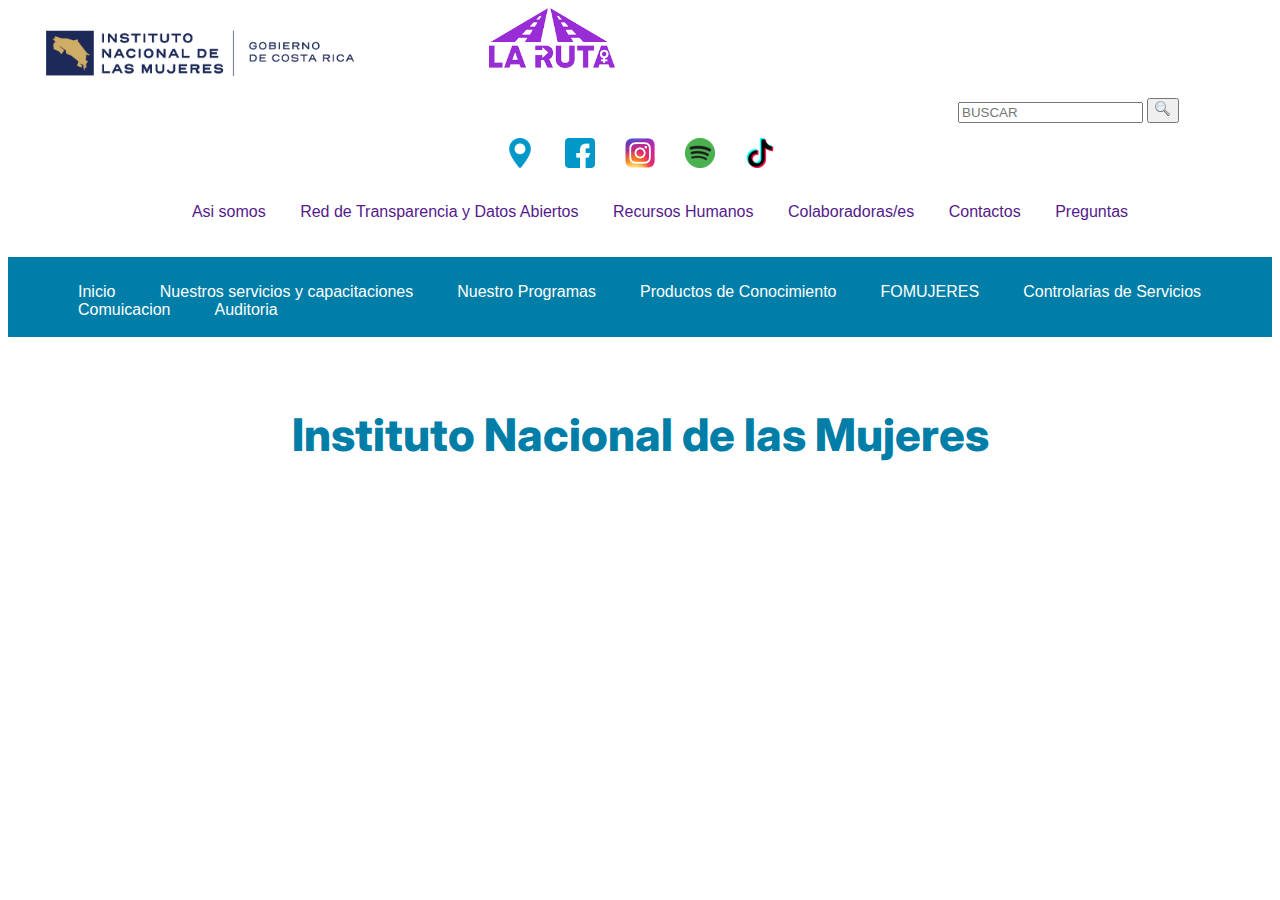
==== index.html @ b3234cbe "Proyecto HTML" ====
<!DOCTYPE html>
<html lang="en">
<head>
    <meta charset="UTF-8">
    <meta name="viewport" content="width=device-width, initial-scale=1.0">
    <title>Document</title>
    <link rel="stylesheet" href="css/styles.css">
</head>
<body>
    
    <div class="content">
    <img src="img/Logo-inamu-nueva-imagen-corporativa-2023.png" alt="" class="img1">
    <img src="img/Ruta-logo.png" alt="" class="img2">
    </div>

    
    
    
   
    <main>
    <div class="contenedor2">
       <form action="/action_page.php">
        <input type="text" placeholder="BUSCAR">
        <button > <img src="img/search.png" alt=""> </button>
        </form>
    </div>
    
    <div class="contenedor3">
       <a  class="iconos" href=""> <img src="img/article.png" alt=""> </a>
       <a  class="iconos" href=""> <img src="img/article (1).png" alt=""> </a>
       <a  class="iconos" href=""> <img src="img/article (2).png" alt=""> </a>
       <a  class="iconos" href=""> <img src="img/article (4).png" alt=""></a>
       <a  class="iconos" href=""> <img src="img/article (5).png" alt=""> </a>

    </div>
    
    <div class="coontenedor4">
        <ul>
        <a class="iconos2" href=""> Asi somos </a>      
        <a class="iconos2" href="">Red de Transparencia y Datos Abiertos </a>
        <a class="iconos2" href="">Recursos Humanos  </a>
        <a class="iconos2" href=""> Colaboradoras/es </a>
        <a class="iconos2" href=""> Contactos </a>                   
        <a class="iconos2" href="">Preguntas </a>
     </div>

    <div class="contenedor4">
        <ul>
            <a class="iconos3" href=""> Inicio </a>      
            <a class="iconos3" href="">Nuestros servicios y capacitaciones</a>
            <a class="iconos3" href="">Nuestro Programas</a>
            <a class="iconos3" href="">Productos de Conocimiento</a>
            <a class="iconos3" href="">FOMUJERES</a>                   
            <a class="iconos3" href="">Controlarias de Servicios</a>
            <a class="iconos3" href="">Comuicacion</a>
            <a class="iconos3" href="">Auditoria</a>
         </div>

         <div class="contenedor5">
            <h1 class="icono4">Instituto Nacional de las Mujeres</h1>

         </div>



</body>
</html>
---- css/styles.css ----
@import url('https://fonts.googleapis.com/css2?family=Inter:wght@100..900&display=swap');

.content{
    display: flex;
    padding-right: 20%;     
}
.img1{
    height: 90px;
    
    
}
.img2{
margin-left: 100px;
height: 60px;
}

.contenedor2{
    display: flex;
    padding-left: 950px;
    
    
    
}
.contenedor3{
    display: flex;
    justify-content: center;
}

.iconos{
    margin: 15px;
}
.coontenedor4{
    display: flex;
    justify-content: space-around;

}

.iconos2{
    margin: 15px;
    font-family: Arial, Helvetica, sans-serif;
    

}
.contenedor4{
    height: 60px;
    background-color: #007EA8;
    padding: 10px;
    margin: 20px 0px 0px;
    
}
.iconos3{
    font-family: Arial, Helvetica, sans-serif;
    color: #FFFF;
     padding: 0 20px;
    font: 16px;
    
    
}

a{
    text-decoration: none;
}
.contenedor5{
    margin-top: 70px;      
}

.icono4{
    color: #007EA8;
    text-align: center;
    font-size: 45px;
    font-family: "Inter", sans-serif;
    border-color: #007EA8;
    font-weight: 800;
}
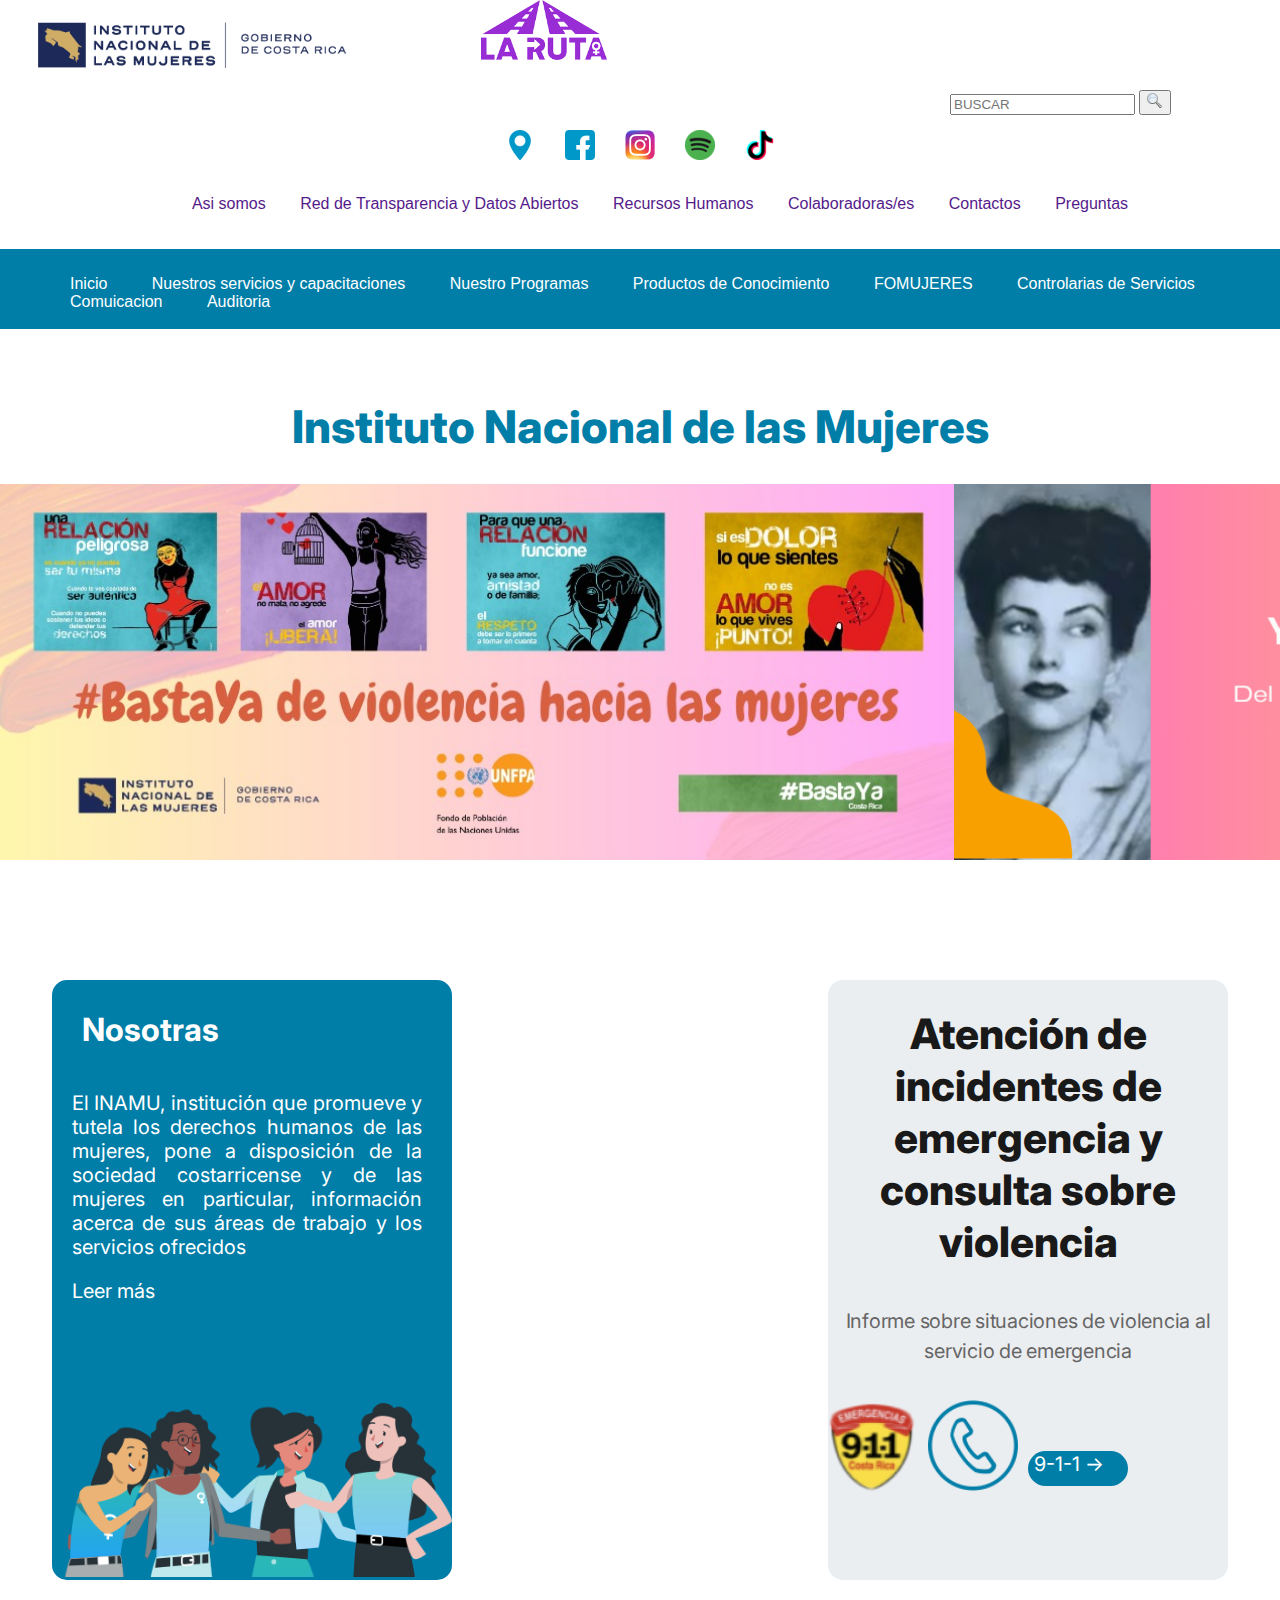
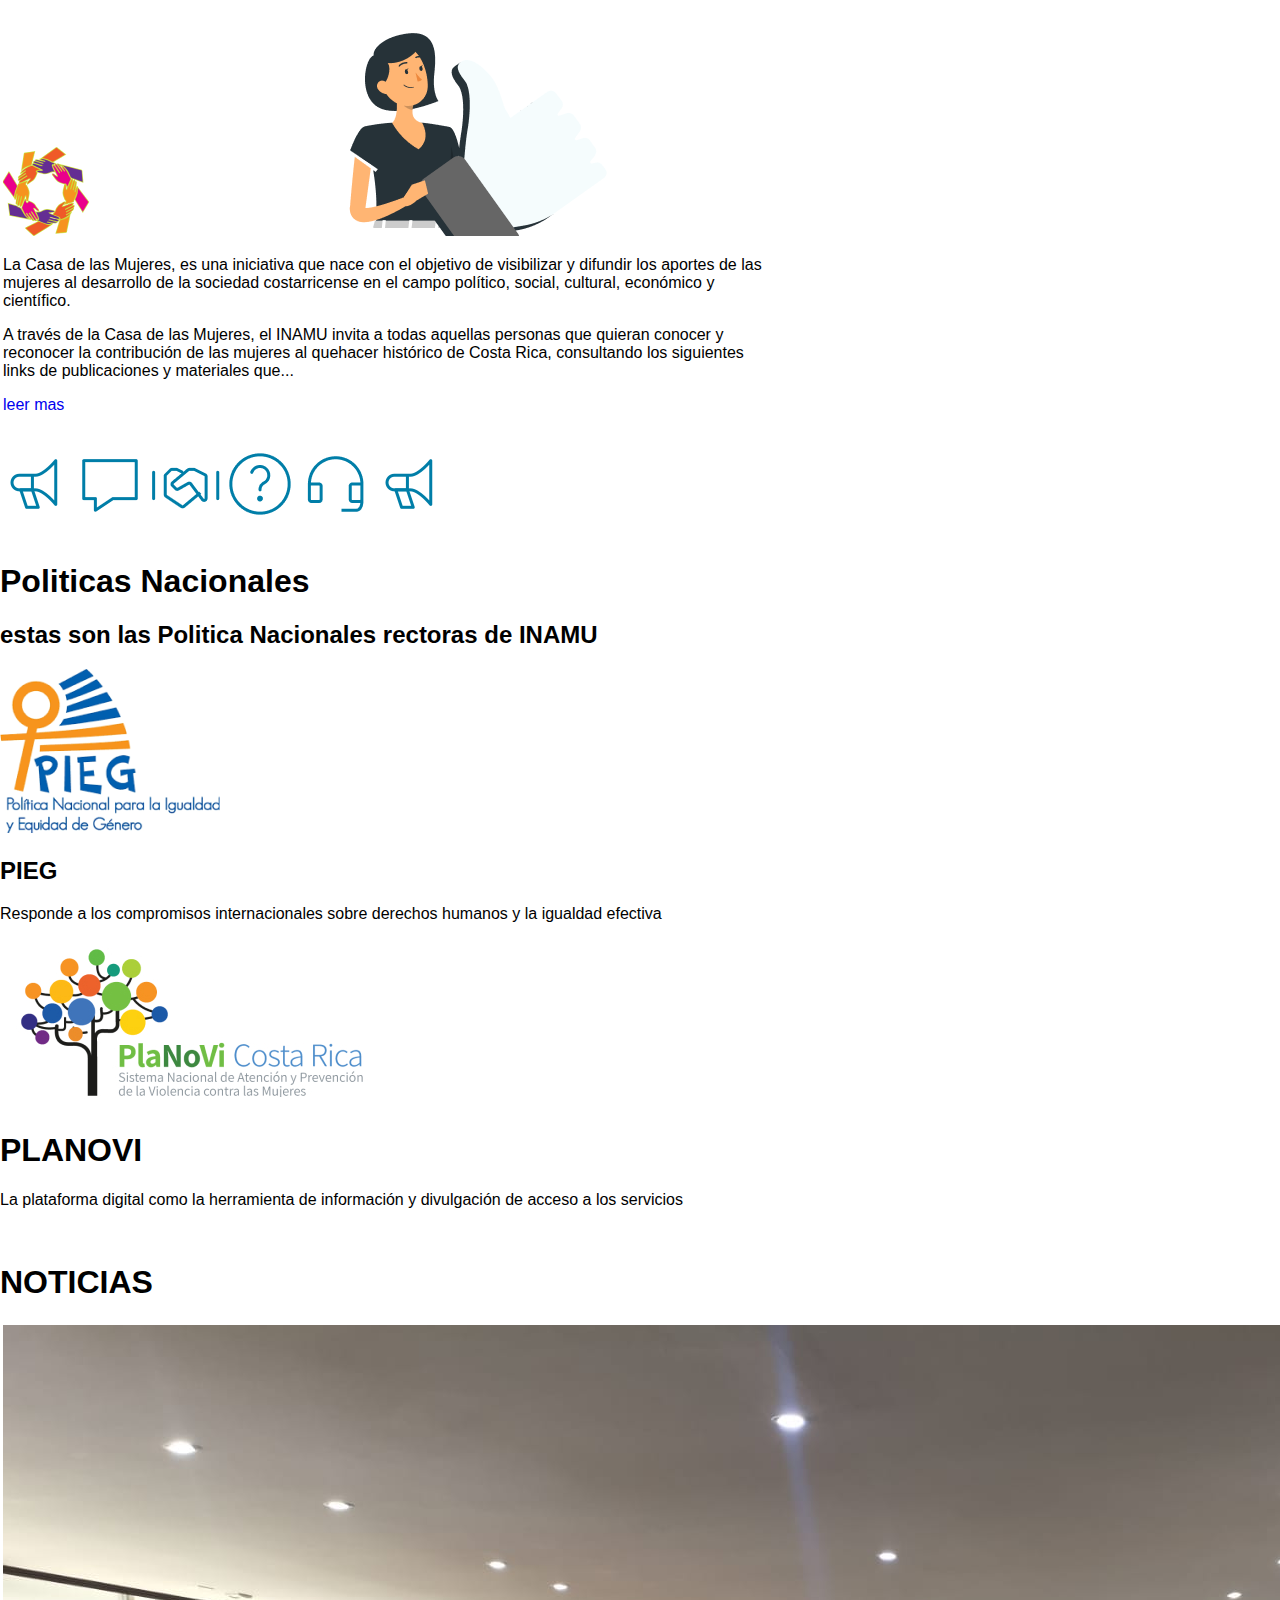
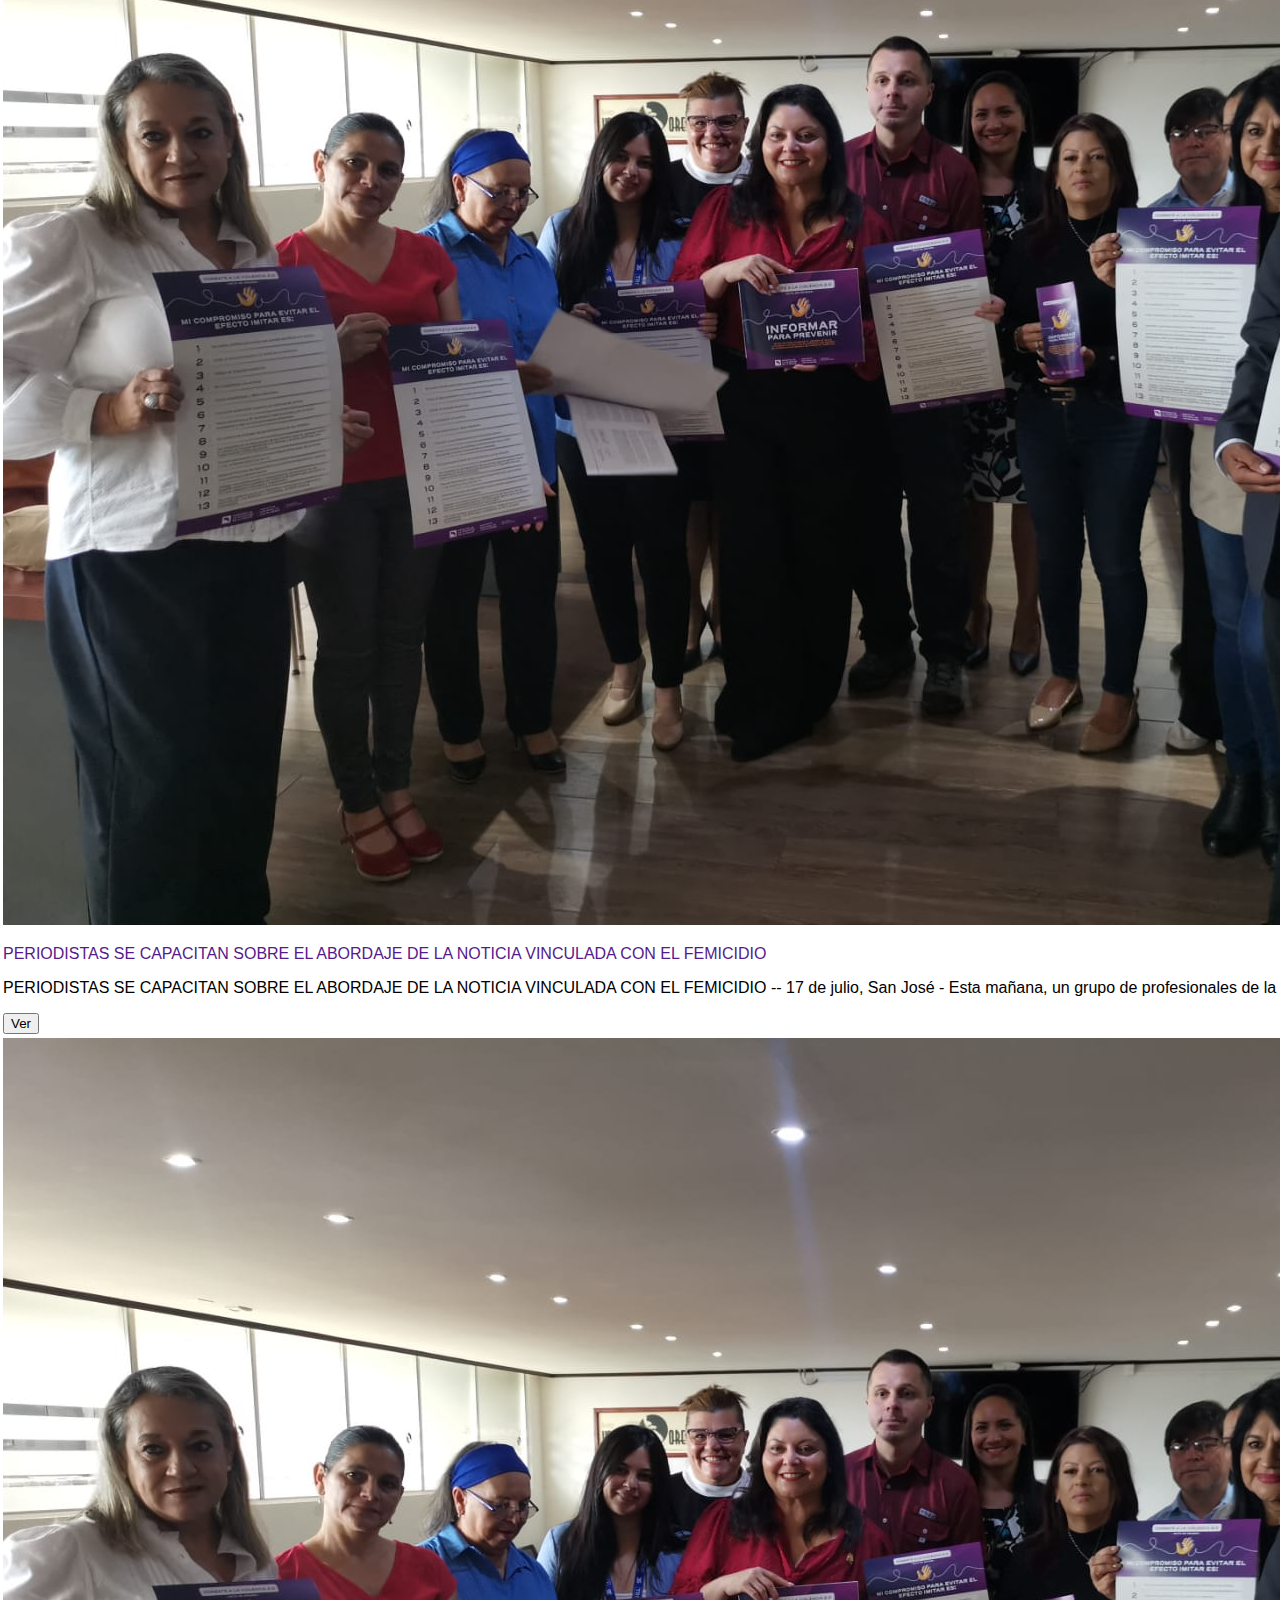
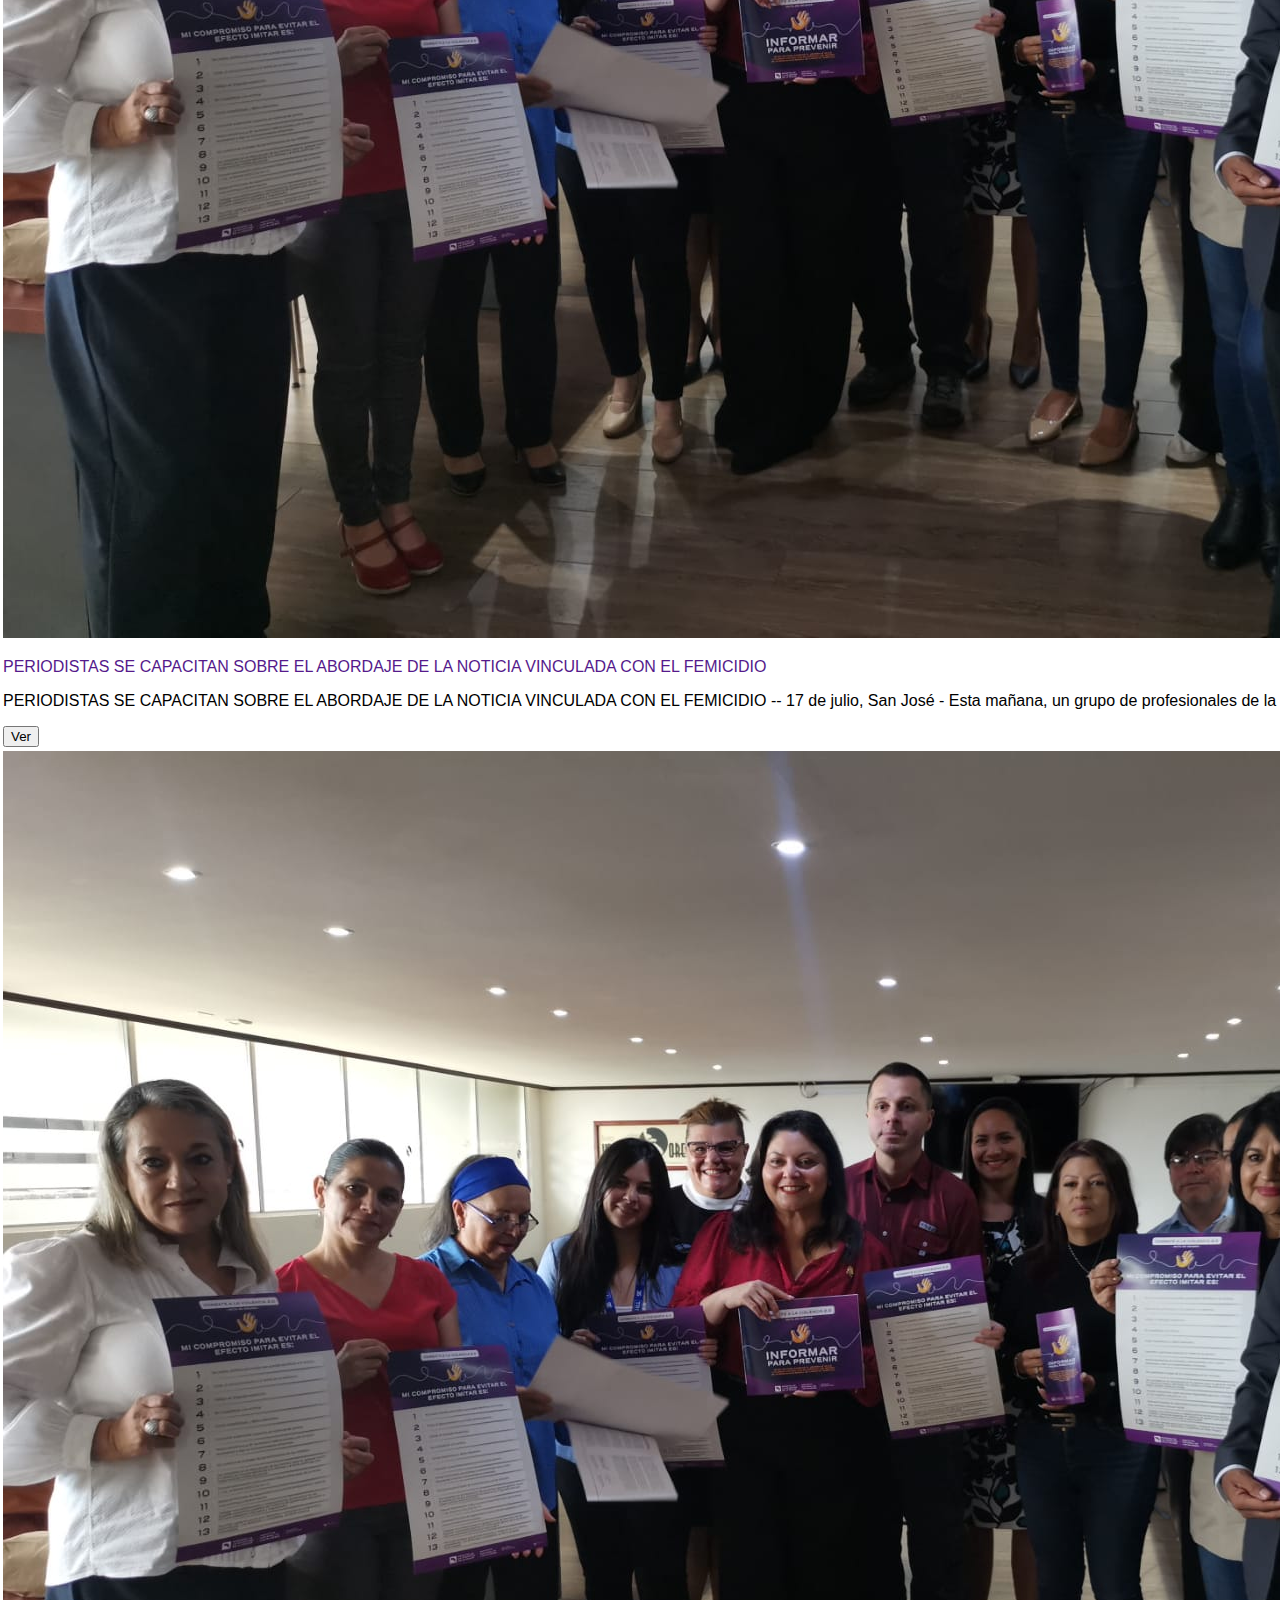
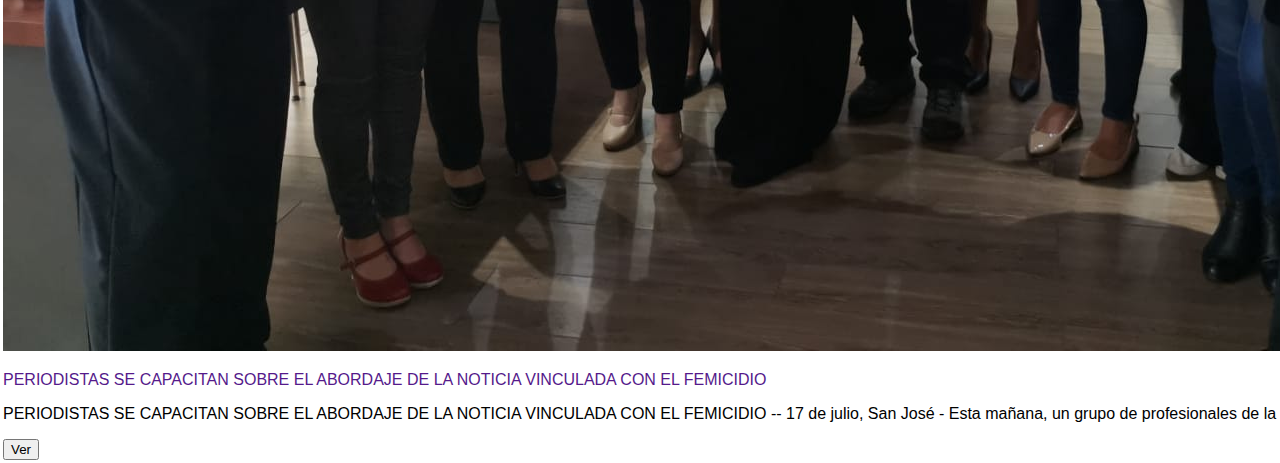
==== commit ba850b06: "avance" ====
--- a/index.html
+++ b/index.html
@@ -58,10 +58,129 @@
 
          <div class="contenedor5">
             <h1 class="icono4">Instituto Nacional de las Mujeres</h1>
+        </div>
+            
+        <div class="carousel">
+            <div class="carousel-slide">
+                <img src="img/article.jpg" alt="Imagen 1">
+                <img src="img/article ee.png" alt="Imagen 2">
+                <img src="img/article 3.png" alt="Imagen 3">
+                <img src="img/article 4.png" alt="Imagen 4">
+                <img src="img/5.png" alt="Imagen 5">
+                <img src="article 6.png" alt="Imagen 6">
+                <img src="img/article 7.jpg" alt="Imagen 7">
+            </div>
+        </div>
+        <br>
+        <div class="contenedor6" >
+            <table>
+                <!--Fila-->
+                <tr>
+                    <!--Columna 1-->
+                    <td class="columnaNosotras">
+                        <div class="columna1">
+                            <h1 class="titulo">Nosotras</h1>
+                            <p class="parrafo">El INAMU, institución que promueve y tutela los derechos humanos de las mujeres, pone a disposición de la sociedad costarricense y de las mujeres en particular, información acerca de sus áreas de trabajo y los servicios ofrecidos</p>
+                            <a href="" id="leermas">Leer más</a>
+                            <img id="imgNosotras" src="img/NosotrasIMG.png" alt="">
+                        </div>
+                    </td>
+                     <!--Columna 1-->
+                    <td class="columnaNosotras">
+                        <div class="columna2" >
+                        <h1 class="titulo2">Atención de incidentes de emergencia y consulta sobre violencia</h1>
+                        <p class="parrafo2" >Informe sobre situaciones de violencia al servicio de emergencia</p>
+                        <img id="image1" src="img/tabla2.png" alt="">
+                        <img id="image2" src="img/tell.png" alt="">
+                        <a href="">
+                            <button id="boton">9-1-1 → </button> 
+                        </a>
+                        
+                    </div>
+                    </td>
+                </tr>
+                <br> <br><br>
+                <tr>
+                    <td>
+                        <div class="casa_mujeres">
+                            <img src="img/logo_casaMujeres.png" alt="">
+                            <img src="img/casaMujeres2.png" alt="">
+                            <p>La Casa de las Mujeres, es una iniciativa que nace con el objetivo de visibilizar y difundir los aportes de las mujeres al desarrollo de la sociedad costarricense en el campo político, social, cultural, económico y científico.</p>
+                            <p>A través de la Casa de las Mujeres, el INAMU invita a todas aquellas personas que quieran conocer y reconocer la contribución de las mujeres al quehacer histórico de Costa Rica, consultando los siguientes links de publicaciones y materiales que...</p>
+                            <a href="leermas2">leer mas</a>
+                        </div>
+                    </td>
+                </tr>
+            </table>
+            <br>    
+        </div>
+        <div class="carousel2">
+            <div class="carousel-slide2">
+                <img src="img/corneta.png" alt="Imagen 1">
+                <img src="img/foro.png" alt="Imagen 2">
+                <img src="img/manos.png" alt="Imagen 3">
+                <img src="img/pregunta.png" alt="Imagen 4">
+                <img src="img/audifonos.png" alt="Imagen 5">
+                <img src="img/opine.png" alt="Imagen 6">
+                 </div>
+        </div>
+        <br>
+         <div class="contenedor7">
+            <h1>Politicas Nacionales</h1>
+            <h2>estas son las Politica Nacionales rectoras de INAMU</h2>
+            <div class="contenedor7inte"></div>
+            <img src="img/politica nacional de LA IGUA.png" alt="">
+            <h2>PIEG</h2>
+            <p>Responde a los compromisos internacionales sobre derechos humanos y la igualdad efectiva</p>
+            <div class="contenedor7inte2" >
+                <img src="img/planovi.jpg" alt="">
+                <h1>PLANOVI</h1>
+                <p> La plataforma digital como la herramienta de información y divulgación de acceso a los servicios </p>
+         </div>
+        </div>
+        <br>
 
-         </div>
+        <div class="contenedor8" >
+            <h1 class="noticias">NOTICIAS</h1>
+            <table>
+                <!--Fila-->
+                <tr>
+                    <!--Columna 1-->
+                    <td class="columnaNoticias">
+                        <div class="columnaNoticia">
+                     <img src="img/periodista.jpg" alt="">
+                     <a href=""><p>PERIODISTAS SE CAPACITAN SOBRE EL ABORDAJE DE LA NOTICIA VINCULADA CON EL FEMICIDIO</p></a>
+                     <p>PERIODISTAS SE CAPACITAN SOBRE EL ABORDAJE DE LA NOTICIA VINCULADA CON EL FEMICIDIO -- 17 de julio, San José - Esta mañana, un grupo de profesionales de la comunicación recibieron un...</p>
+                      <button>Ver</button>
+                    </div>
+                    </td>
+
+                    <tr>
+                        <!--Columna 1-->
+                        <td class="columnaNoticias">
+                            <div class="columnaNoticia">
+                         <img src="img/periodista.jpg" alt="">
+                         <a href=""><p>PERIODISTAS SE CAPACITAN SOBRE EL ABORDAJE DE LA NOTICIA VINCULADA CON EL FEMICIDIO</p></a>
+                         <p>PERIODISTAS SE CAPACITAN SOBRE EL ABORDAJE DE LA NOTICIA VINCULADA CON EL FEMICIDIO -- 17 de julio, San José - Esta mañana, un grupo de profesionales de la comunicación recibieron un...</p>
+                          <button>Ver</button>
+                        </div>
+                        </td>
+                        <tr>
+                            <!--Columna 1-->
+                            <td class="columnaNoticias">
+                                <div class="columnaNoticia">
+                             <img src="img/periodista.jpg" alt="">
+                             <a href=""><p>PERIODISTAS SE CAPACITAN SOBRE EL ABORDAJE DE LA NOTICIA VINCULADA CON EL FEMICIDIO</p></a>
+                             <p>PERIODISTAS SE CAPACITAN SOBRE EL ABORDAJE DE LA NOTICIA VINCULADA CON EL FEMICIDIO -- 17 de julio, San José - Esta mañana, un grupo de profesionales de la comunicación recibieron un...</p>
+                              <button>Ver</button>
+                            </div>
+                            </td>
 
 
+                    </table>  
+            
+        
+         </div> 
+</body>
 
-</body>
 </html>--- a/css/styles.css
+++ b/css/styles.css
@@ -72,4 +72,145 @@
     font-family: "Inter", sans-serif;
     border-color: #007EA8;
     font-weight: 800;
+}
+
+.carousel{
+    width: 100%;
+    overflow: hidden;
+    position: relative;
+    
+  }
+  
+  .carousel-slide{
+    display: flex;
+    transition: transform 0.5s ease;
+  }
+  
+  .carousel-slide img{
+    width: 100%;
+    height: auto;
+    object-fit: cover;
+    
+  }
+  
+  @keyframes carousel{
+    0% {
+      transform: translateX(0);
+    }
+    100% {
+      transform: translateX(calc(-100% * 2));
+    }
+    
+  }
+  .carousel-slide{
+    display: flex;
+    animation: carousel 10s infinite;
+}
+body{
+    font-family: Arial, Helvetica, sans-serif;
+    margin: 0px;
+    padding: 0px;
+}
+
+.contenedor6{
+ display: flex;
+ justify-content: center;
+ margin-top: 50px;
+}
+
+/*NOSOTRAS*/
+.columna1{
+    display: flex;
+    flex-direction: column;
+    height: 600px;
+    width: 400px;
+    background-color: #007EA8;
+    border-radius: 15px;    
+}
+
+.columna2{
+    display: flex;
+    flex-direction: column;
+    height: 600px;
+    width: 400px;
+    background-color: #ebeef1;
+    border-radius: 15px;
+}
+
+.titulo{
+    margin-top: 30px;
+    margin-left: 30px;
+    font-family: "Inter", sans-serif;
+    color: #FFFF;
+}
+.parrafo, #leermas{
+    text-align: justify;
+    margin-left: 20px;
+    margin-right: 30px;
+    font-family: "Inter", sans-serif;
+    color: #FFFF;
+    font-size: 20px;
+    
+}
+
+.columnaNosotras{
+    padding: 50px;
+}
+/*NOSOTRAS*/
+#imgNosotras{
+    margin-top: 100px;
+}
+.titulo2{
+    font-family: 'Inter';
+    font-style: normal;
+    font-weight: 800;
+    font-size: 42px;
+    line-height: 52px;
+    text-align: center;
+    color: #191919;
+}
+
+.parrafo2{
+    margin-top: 10px;
+    font-family: 'Inter';
+    font-style: normal;
+    font-weight: 400;
+    font-size: 20px;
+    line-height: 30px;
+    text-align: center;
+    letter-spacing: -0.25px;
+    color: #666;
+}
+#image1{
+ width: 90px;   
+}
+#image2{
+    
+    width: 90px;
+    margin-left: 100px;
+    margin-top: -110px;
+}
+#boton{
+    width: 25%;
+    height: 35px;
+    
+    margin-left: 50%;
+    margin-top: -10%;
+    font-size: 20px;
+    background-color: #007EA8;
+    border-style: none;
+    border-radius: 20px;
+    font-family: "Inter", sans-serif;
+    color: #FFFF;
+    display: flex;
+    
+}
+
+.casa_mujeres{
+    width: 100%;
+    height: 410px;
+    border-radius: 20px;
+}
+.contenedor7{
+background-image: url(/image/journal/article?img_id=2952793&t=1698789673874);
 }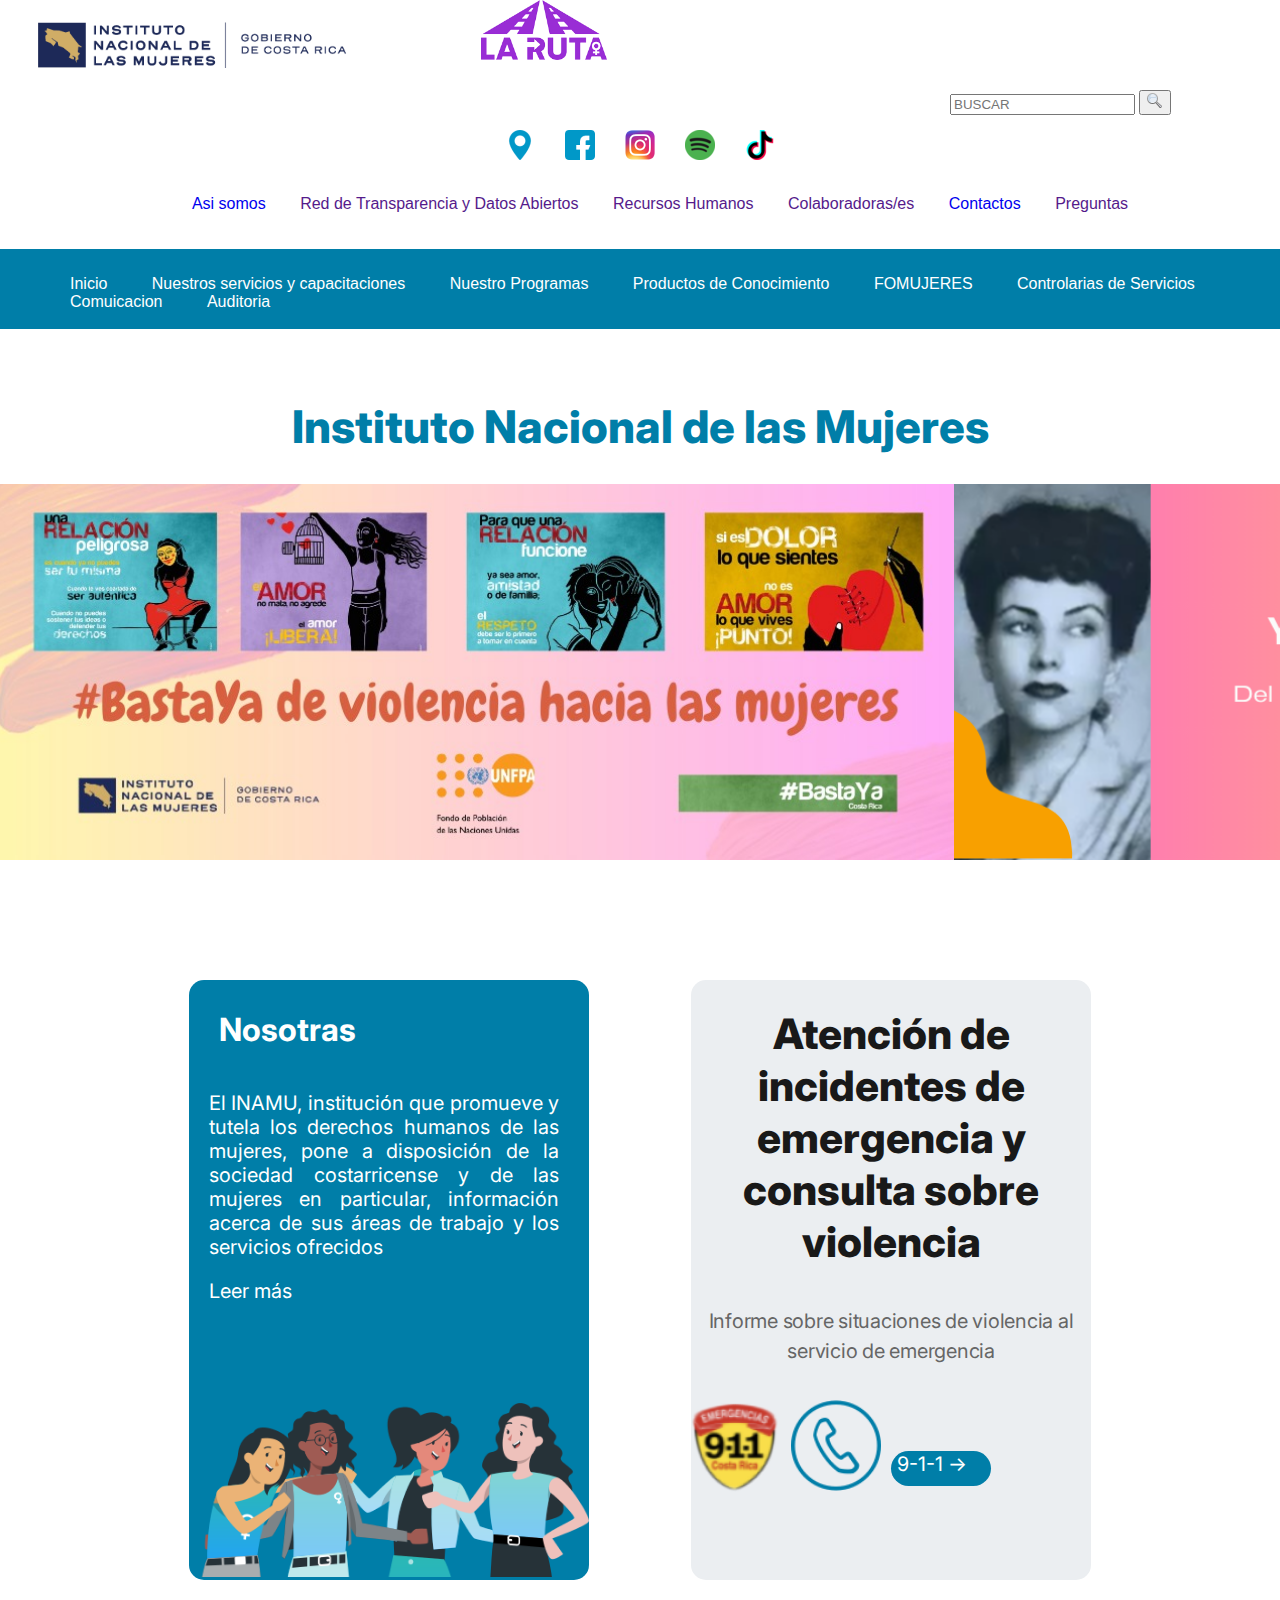
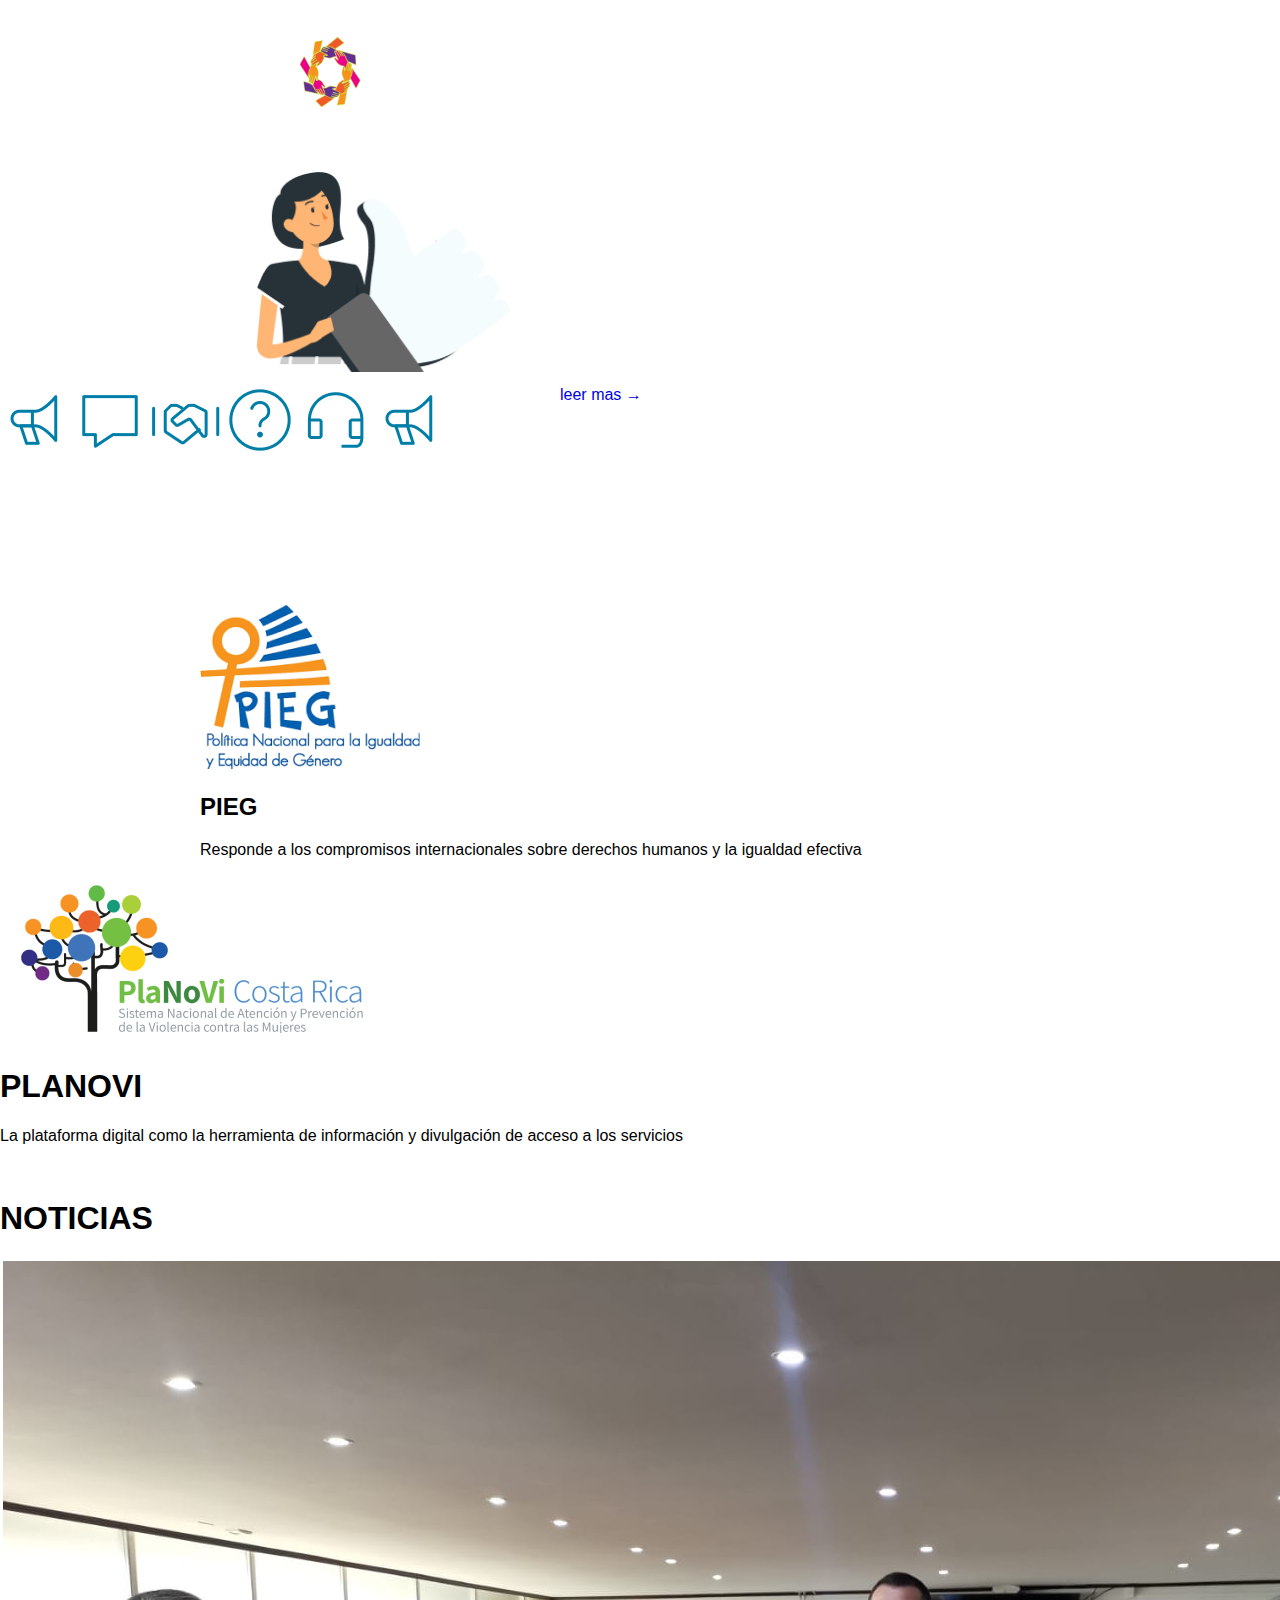
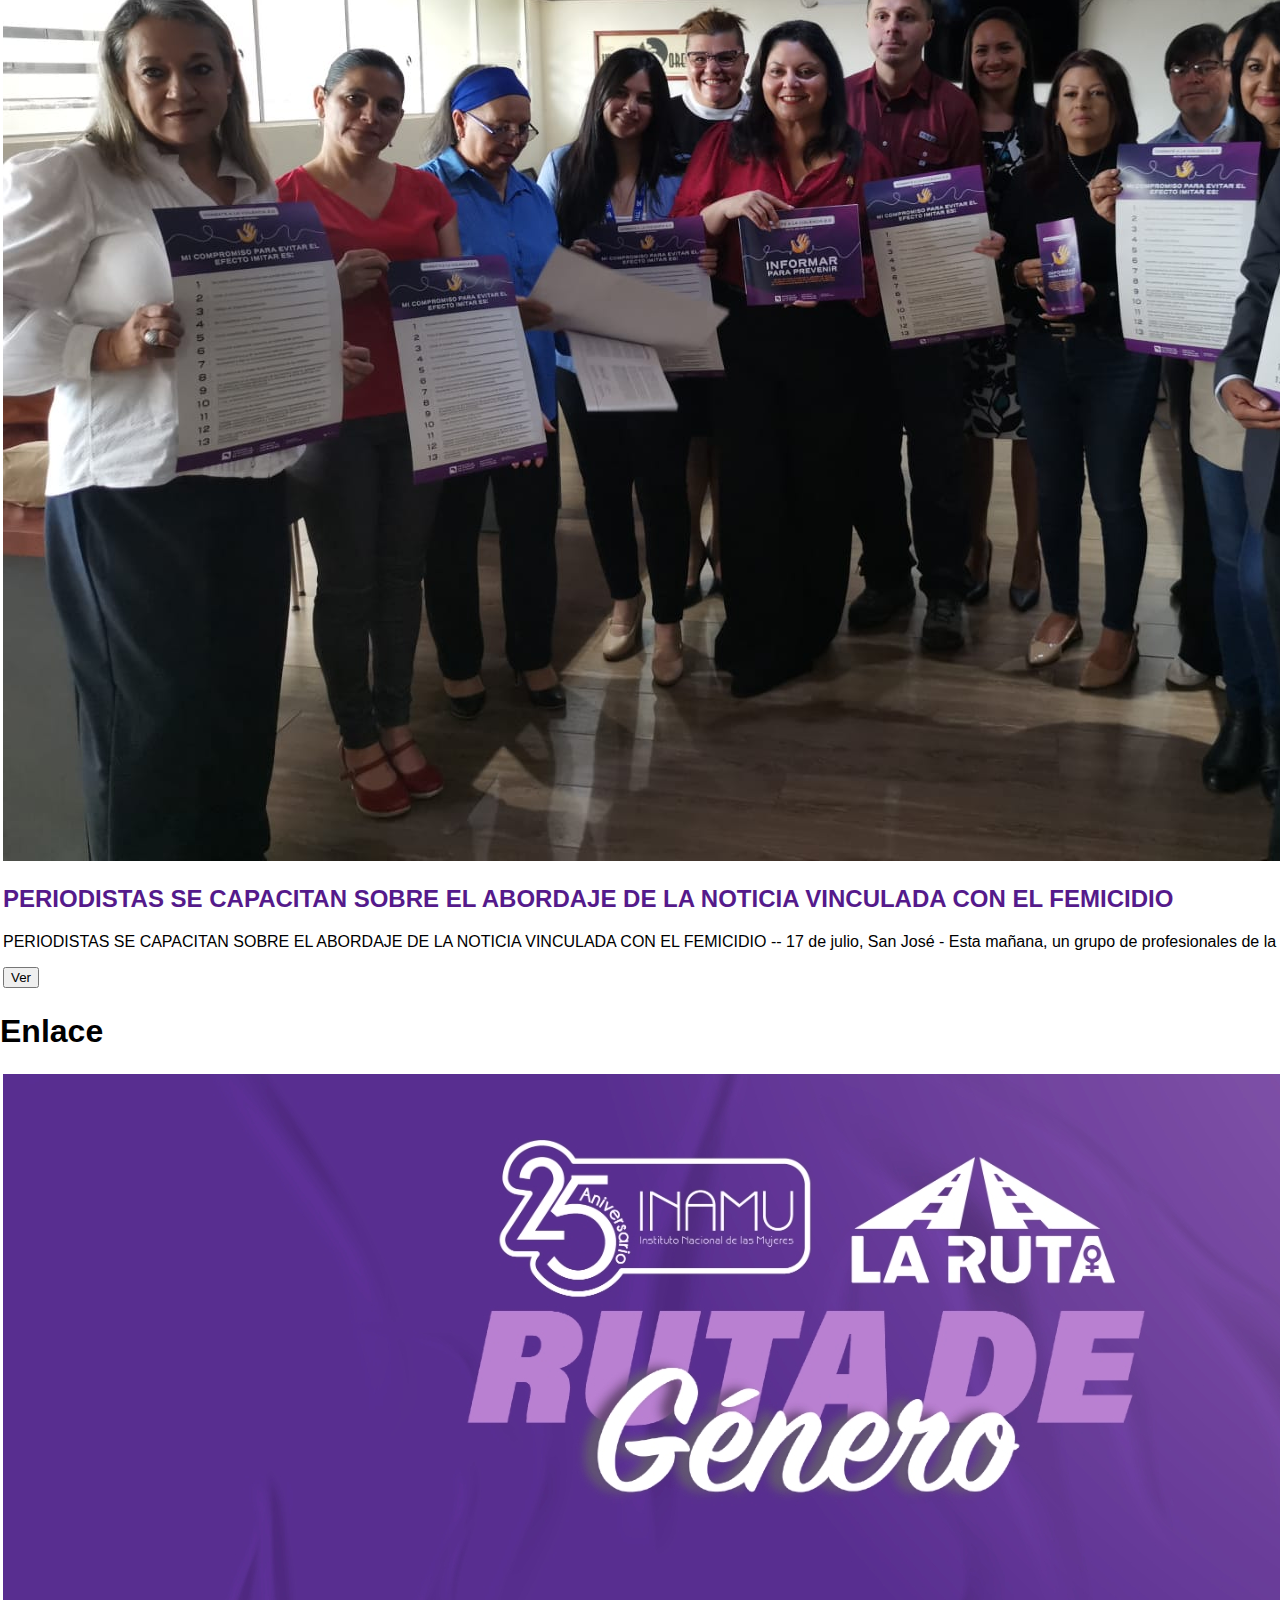
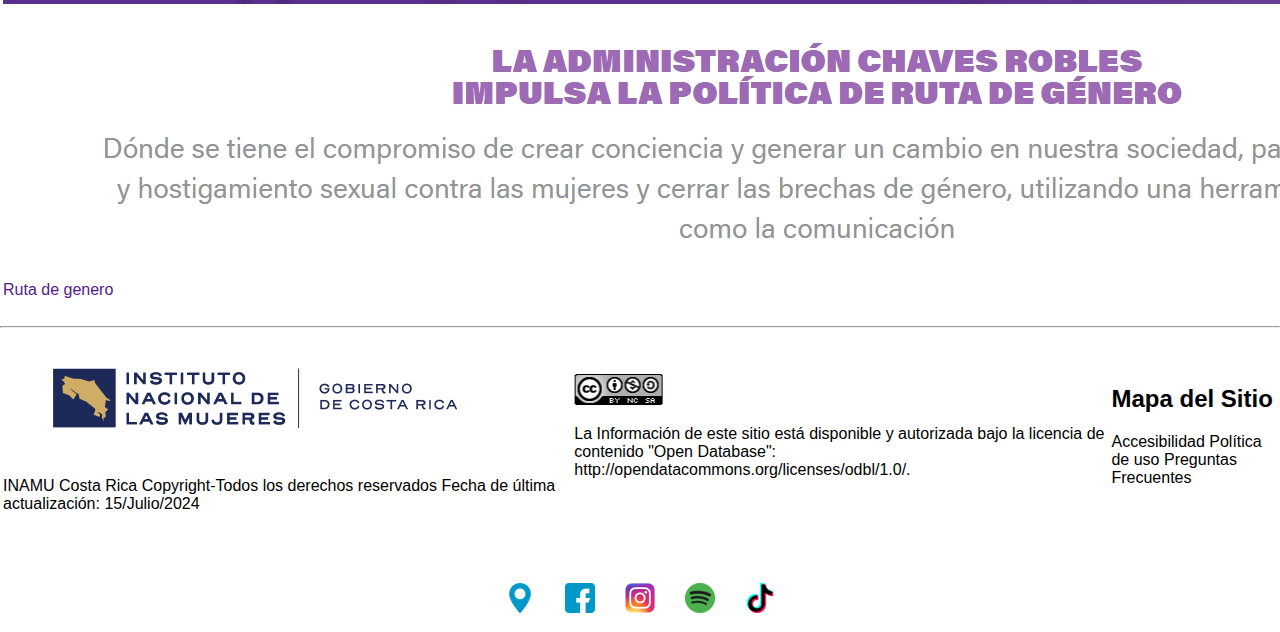
==== commit b953591a: "avance jueves" ====
--- a/index.html
+++ b/index.html
@@ -36,11 +36,11 @@
     
     <div class="coontenedor4">
         <ul>
-        <a class="iconos2" href=""> Asi somos </a>      
+        <a class="iconos2" href="acercaDe.html" target="_blank"> Asi somos </a>      
         <a class="iconos2" href="">Red de Transparencia y Datos Abiertos </a>
         <a class="iconos2" href="">Recursos Humanos  </a>
         <a class="iconos2" href=""> Colaboradoras/es </a>
-        <a class="iconos2" href=""> Contactos </a>                   
+        <a class="iconos2" href="contactos.html" target="_blank"> Contactos </a>                   
         <a class="iconos2" href="">Preguntas </a>
      </div>
 
@@ -99,21 +99,26 @@
                     </div>
                     </td>
                 </tr>
-                <br> <br><br>
-                <tr>
-                    <td>
+                </table>
+                </div>
+                
+                <div class="contenedor-casamujeres">
                         <div class="casa_mujeres">
-                            <img src="img/logo_casaMujeres.png" alt="">
-                            <img src="img/casaMujeres2.png" alt="">
-                            <p>La Casa de las Mujeres, es una iniciativa que nace con el objetivo de visibilizar y difundir los aportes de las mujeres al desarrollo de la sociedad costarricense en el campo político, social, cultural, económico y científico.</p>
-                            <p>A través de la Casa de las Mujeres, el INAMU invita a todas aquellas personas que quieran conocer y reconocer la contribución de las mujeres al quehacer histórico de Costa Rica, consultando los siguientes links de publicaciones y materiales que...</p>
-                            <a href="leermas2">leer mas</a>
-                        </div>
-                    </td>
-                </tr>
-            </table>
-            <br>    
-        </div>
+                            <img id="logocasamuj" src="img/logo_casaMujeres.png" alt="">
+                            <img id="mujerlik" src="img/casaMujeres2.png" alt="">
+                            <div class="textoMujeres">
+                                <p class="textocasamujeres">La Casa de las Mujeres, es una iniciativa que nace con el objetivo de visibilizar y difundir los aportes de las mujeres al desarrollo de la sociedad costarricense en el campo político, social, cultural, económico y científico.</p>
+                                <p class="textocasamujeres">A través de la Casa de las Mujeres, el INAMU invita a todas aquellas personas que quieran conocer y reconocer la contribución de las mujeres al quehacer histórico de Costa Rica, consultando los siguientes links de publicaciones y materiales que...</p>
+                                <a href="leermas2">leer mas → </a>   
+                            </div>
+                            
+                 </div>
+                 </div> 
+                    
+                
+            
+                
+        
         <div class="carousel2">
             <div class="carousel-slide2">
                 <img src="img/corneta.png" alt="Imagen 1">
@@ -126,12 +131,16 @@
         </div>
         <br>
          <div class="contenedor7">
-            <h1>Politicas Nacionales</h1>
-            <h2>estas son las Politica Nacionales rectoras de INAMU</h2>
-            <div class="contenedor7inte"></div>
-            <img src="img/politica nacional de LA IGUA.png" alt="">
+            <h1 class="titulosdecontenedor7">Politicas Nacionales</h1>
+            <h2 class="titulosdecontenedor7">estas son las Politica Nacionales rectoras de INAMU</h2>
+        
+        
+            <div class="contenedor7inte">
+              <img src="img/politica nacional de LA IGUA.png" alt="">
             <h2>PIEG</h2>
             <p>Responde a los compromisos internacionales sobre derechos humanos y la igualdad efectiva</p>
+            </div>
+        
             <div class="contenedor7inte2" >
                 <img src="img/planovi.jpg" alt="">
                 <h1>PLANOVI</h1>
@@ -146,41 +155,121 @@
                 <!--Fila-->
                 <tr>
                     <!--Columna 1-->
-                    <td class="columnaNoticias">
-                        <div class="columnaNoticia">
+                    <td class="columnaNoticias1">
+                        <div class="columnaperiodista">
                      <img src="img/periodista.jpg" alt="">
-                     <a href=""><p>PERIODISTAS SE CAPACITAN SOBRE EL ABORDAJE DE LA NOTICIA VINCULADA CON EL FEMICIDIO</p></a>
+                     <a href=""><h2>PERIODISTAS SE CAPACITAN SOBRE EL ABORDAJE DE LA NOTICIA VINCULADA CON EL FEMICIDIO</h2></a>
                      <p>PERIODISTAS SE CAPACITAN SOBRE EL ABORDAJE DE LA NOTICIA VINCULADA CON EL FEMICIDIO -- 17 de julio, San José - Esta mañana, un grupo de profesionales de la comunicación recibieron un...</p>
                       <button>Ver</button>
-                    </div>
-                    </td>
-
-                    <tr>
+                     </div>
+                     </td>
+
+                    
                         <!--Columna 1-->
-                        <td class="columnaNoticias">
-                            <div class="columnaNoticia">
-                         <img src="img/periodista.jpg" alt="">
-                         <a href=""><p>PERIODISTAS SE CAPACITAN SOBRE EL ABORDAJE DE LA NOTICIA VINCULADA CON EL FEMICIDIO</p></a>
-                         <p>PERIODISTAS SE CAPACITAN SOBRE EL ABORDAJE DE LA NOTICIA VINCULADA CON EL FEMICIDIO -- 17 de julio, San José - Esta mañana, un grupo de profesionales de la comunicación recibieron un...</p>
+                        <td class="columnaNoticias2">
+                            <div class="columnapoli">
+                         <img src="img/polici.jpg" alt="">
+                         <a href=""><h2>REGION BRUNCA SE UNE Y DICE BASTA YA DE VIOLENCIA CONTRA LAS MUJERES</h2></a>
+                         <p>REGION BRUNCA SE UNE Y DICE BASTA YA DE VIOLENCIA CONTRA LAS MUJERES -- San José, 15 de julio de 2024 . La ministra de la Condición de la Mujer, Cindy Quesada Hernández y la Presidenta...</p>
                           <button>Ver</button>
-                        </div>
-                        </td>
-                        <tr>
+                         </div>
+                         </td>
+                        
                             <!--Columna 1-->
-                            <td class="columnaNoticias">
-                                <div class="columnaNoticia">
-                             <img src="img/periodista.jpg" alt="">
-                             <a href=""><p>PERIODISTAS SE CAPACITAN SOBRE EL ABORDAJE DE LA NOTICIA VINCULADA CON EL FEMICIDIO</p></a>
-                             <p>PERIODISTAS SE CAPACITAN SOBRE EL ABORDAJE DE LA NOTICIA VINCULADA CON EL FEMICIDIO -- 17 de julio, San José - Esta mañana, un grupo de profesionales de la comunicación recibieron un...</p>
-                              <button>Ver</button>
-                            </div>
-                            </td>
-
-
-                    </table>  
+                          <td class="columnaNoticias3">
+                             <div class="columnareunion">
+                             <img src="img/reunion.png" alt="">
+                             <a href=""><h2>NUEVO ESTUDIO DE LA OCDE ANALIZA LAS BRECHAS DE GÉNERO EN EL TRABAJO NO REMUNERADO EN COSTA RICA</h2>
+                             <p>NUEVO ESTUDIO DE LA OCDE ANALIZA LAS BRECHAS DE GÉNERO EN EL TRABAJO NO REMUNERADO EN COSTA RICA -- San José, 12 de julio de 2024 . El estudio "Igualdad de Género en Costa Rica:...</p>
+                                <button>Ver</button>
+                             </div>
+                         </td>
+                </tr>
+            </table>  
+      </div>
+   <div class="contenedor9">
+    <h1 class="tituloenlace">Enlace</h1>
+    <table>
+        <!--Fila-->
+        <tr>
+            <!--Columna 1-->
+            <td class="columnaenlace1">
+                <div class="columnarutagenero1">
+             <img src="img/ruta de genero.jpg" alt="">
+             <a href=""><p>Ruta de genero</p></a>
+             </div>
+             </td>
+             
+             
+                <!--Columna 1-->
+                <td class="columnaenlace2">
+                    <div class="columnasoyempredera">
+                 <img src="img/soy emprededora.jpg" alt="">
+                 <a href=""><p>¡Soy emprededora!</p></a>
+                 </div>
+                 </td>
+                 
+                    <!--Columna 1-->
+                    <td class="columnaenlace3">
+                        <div class="columnaherramienta">
+                     <img src="img/caja de herramienta.jpg" alt="">
+                     <a href=""><p>Caja de herramientas</p></a>
+                     </div>
+                     </td>
+             </tr>  
+     </table>                  
+   </div>  
+ <hr>   
+</body>
+<footer>
+<div class="contenedor10"></div>
+<table>
+    <!--Fila-->
+    <tr>
+        <!--Columna 1-->
+        <td class="columnafooter1">
+            <div class="columnalogoinamu">
+         <img src="img/Logo-inamu-nueva-imagen-corporativa-2023.png" alt="">
+         <p>INAMU Costa Rica Copyright-Todos los derechos reservados
+
+            Fecha de última actualización: 15/Julio/2024</p>
+         </div>
+         </td>
+         
+            <!--Fila-->
             
-        
-         </div> 
-</body>
-
+                <!--Columna 1-->
+                <td class="columnaefooter2">
+                    <div class="columnacentro">
+                 <img src="img/centro footer.jpg" alt="">
+                 <p>La Información de este sitio está disponible y autorizada bajo la licencia de contenido "Open Database": http://opendatacommons.org/licenses/odbl/1.0/.</p>
+                 </div>
+                 </td>
+                 
+                    <!--Fila-->
+                    
+                        <!--Columna 1-->
+                        <td class="columnafooter3">
+                            <div class="columnasitio">
+                         <h2>Mapa del Sitio</h2> 
+                         <p>Accesibilidad
+
+                            Política de uso
+                            
+                            Preguntas Frecuentes</p>
+                         </div>
+                         </td>
+         </tr>
+    </table>
+    <br>
+    <br>
+    <div class="contenedor3">
+        <a  class="iconos" href=""> <img src="img/article.png" alt=""> </a>
+        <a  class="iconos" href=""> <img src="img/article (1).png" alt=""> </a>
+        <a  class="iconos" href=""> <img src="img/article (2).png" alt=""> </a>
+        <a  class="iconos" href=""> <img src="img/article (4).png" alt=""></a>
+        <a  class="iconos" href=""> <img src="img/article (5).png" alt=""> </a>
+ 
+     </div>
+</footer>
 </html>--- a/css/styles.css
+++ b/css/styles.css
@@ -125,7 +125,8 @@
     height: 600px;
     width: 400px;
     background-color: #007EA8;
-    border-radius: 15px;    
+    border-radius: 15px;
+    margin-left: 200px;    
 }
 
 .columna2{
@@ -135,6 +136,7 @@
     width: 400px;
     background-color: #ebeef1;
     border-radius: 15px;
+    margin-right: 200px;
 }
 
 .titulo{
@@ -205,12 +207,64 @@
     display: flex;
     
 }
-
 .casa_mujeres{
-    width: 100%;
-    height: 410px;
+    display: flex;
+    background-image: url(https://www.inamu.go.cr/image/journal/article?img_id=2623351&t=1647510016780);
+    margin-left: 200px;
+    margin-right: 200px;
+    height: 350px;
     border-radius: 20px;
-}
+    
+}
+#logocasamuj{
+    display: flex;
+    margin-top: 5px;
+    height: 70px;
+    width: 200px;
+    margin-left: 100px;
+    
+}
+#mujerlik{
+    position: absolute;
+    margin-top: 140px;
+    height: 200px;
+    margin-right: 500px;
+    
+}
+.textoMujeres{
+    display: flex;
+    flex-direction: column;
+    height: 150px;
+    width: 50%; 
+    padding: 10px;
+    margin-left: 50px;
+    
+}
+.textocasamujeres{
+font-size: 20px;  
+color: #FFFF;
+font-family: "Inter", sans-serif; 
+}
+
 .contenedor7{
-background-image: url(/image/journal/article?img_id=2952793&t=1698789673874);
-}+    background-image: url(https://www.inamu.go.cr/image/journal/article?img_id=2623351&t=1647510016780);
+}
+
+.titulosdecontenedor7{
+    color: #FFFF;
+    margin-left: 100px;
+    text-align: center;
+}
+
+.contenedor7inte{
+    background-color: #FFFF;
+    margin-left: 200px;
+    margin-right: 200px;
+    border-radius: 20px;
+}
+
+
+
+
+
+
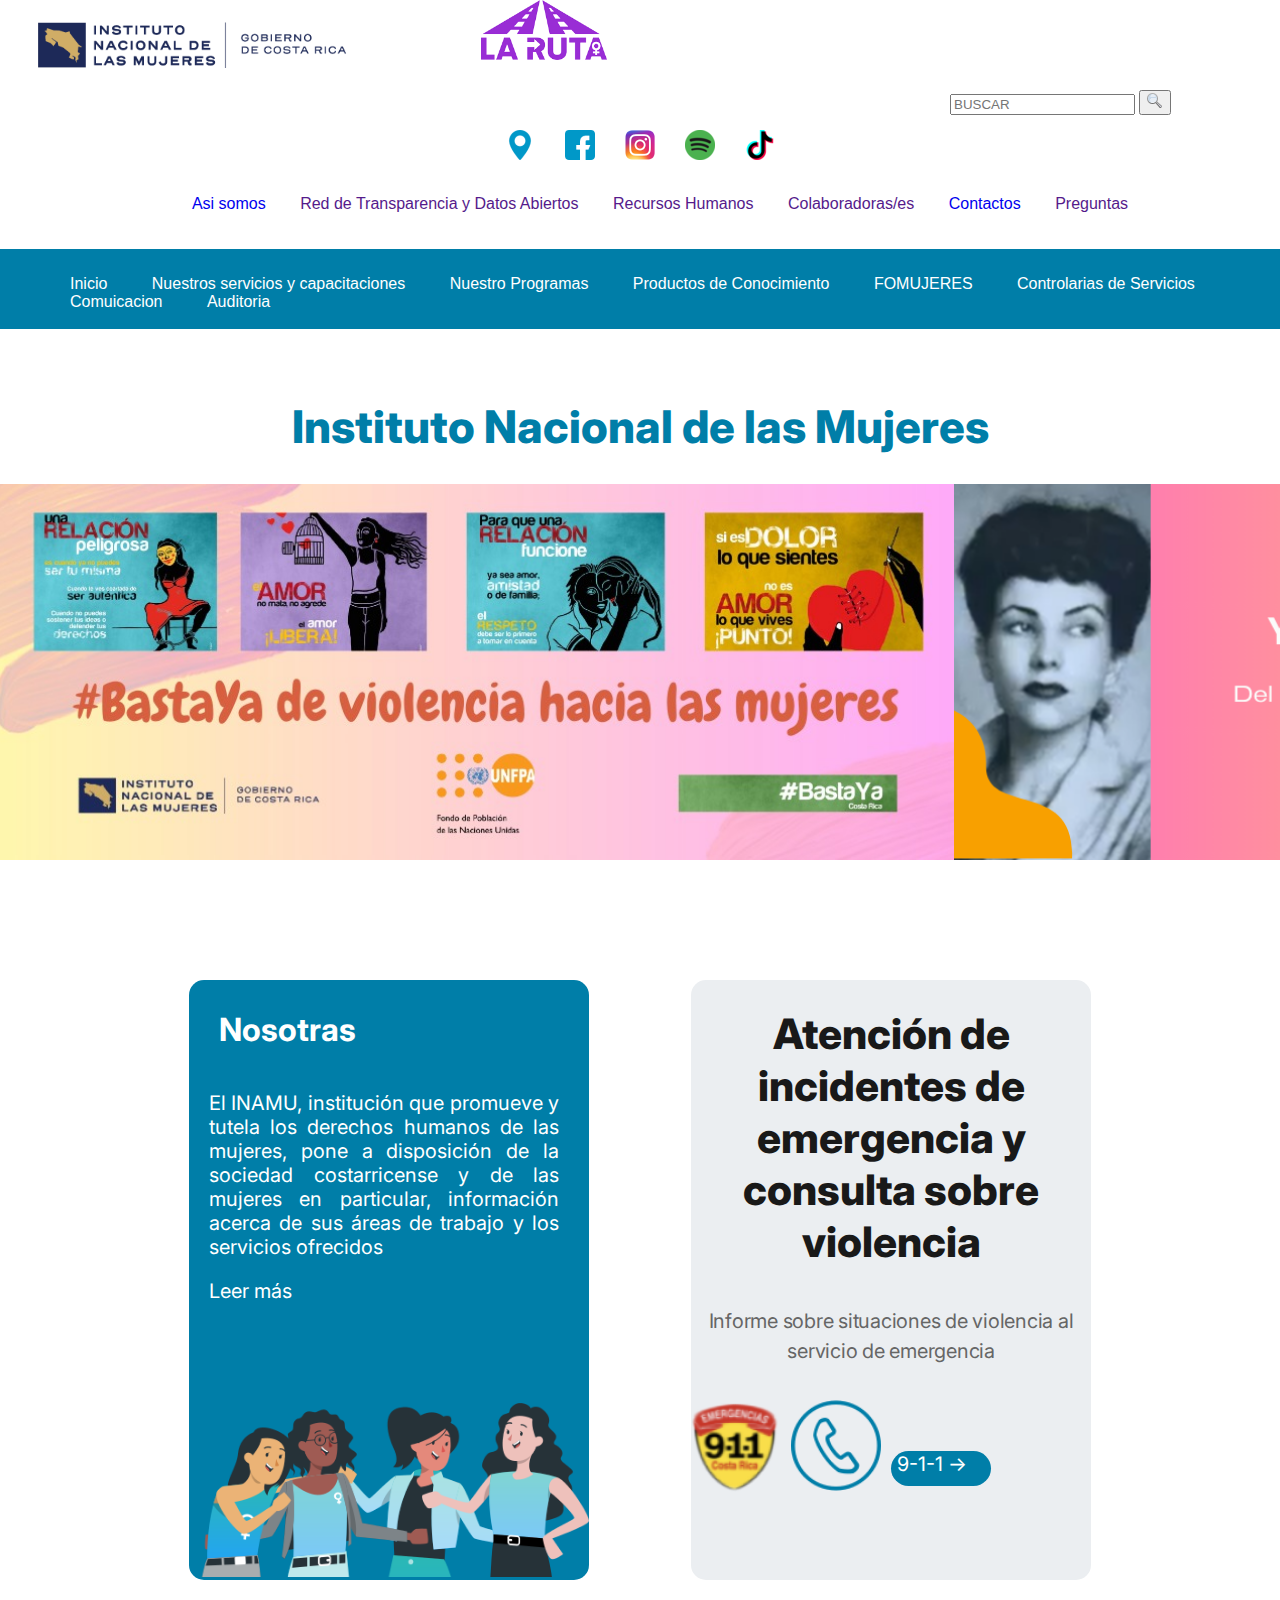
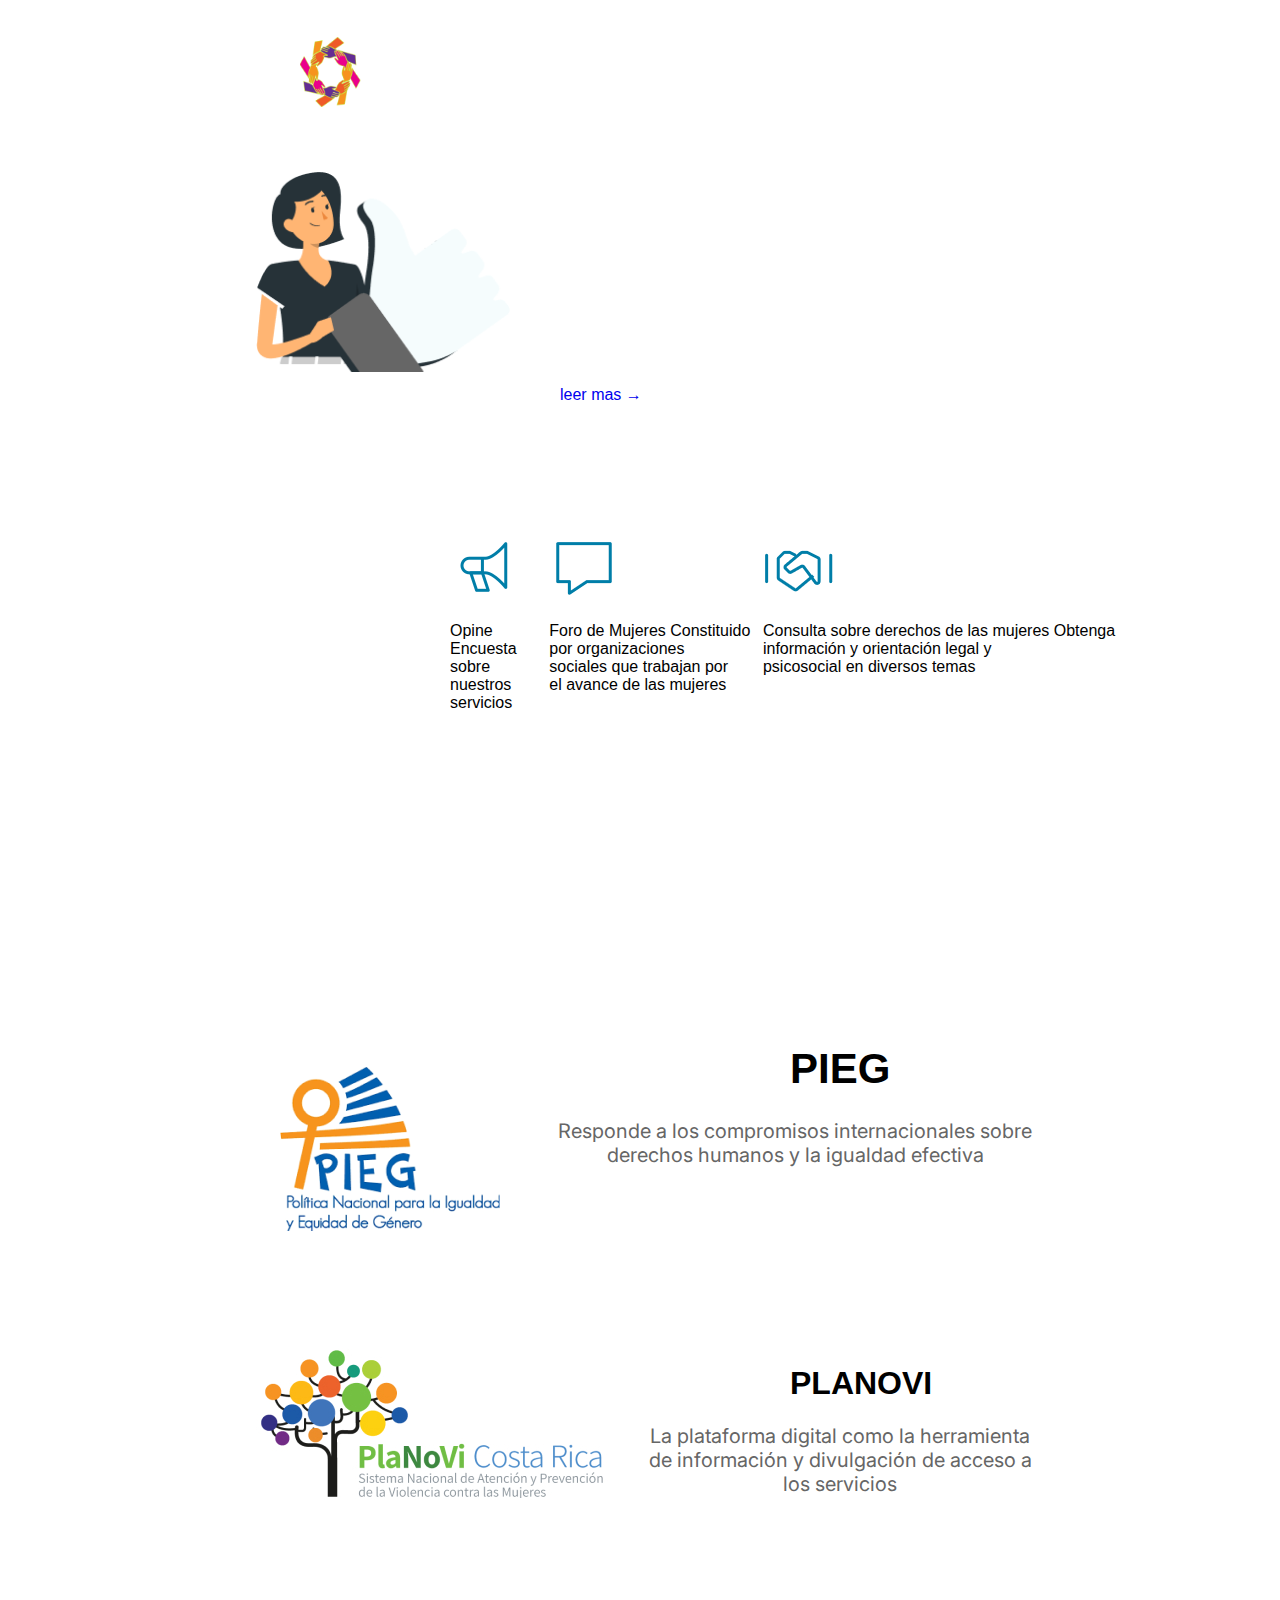
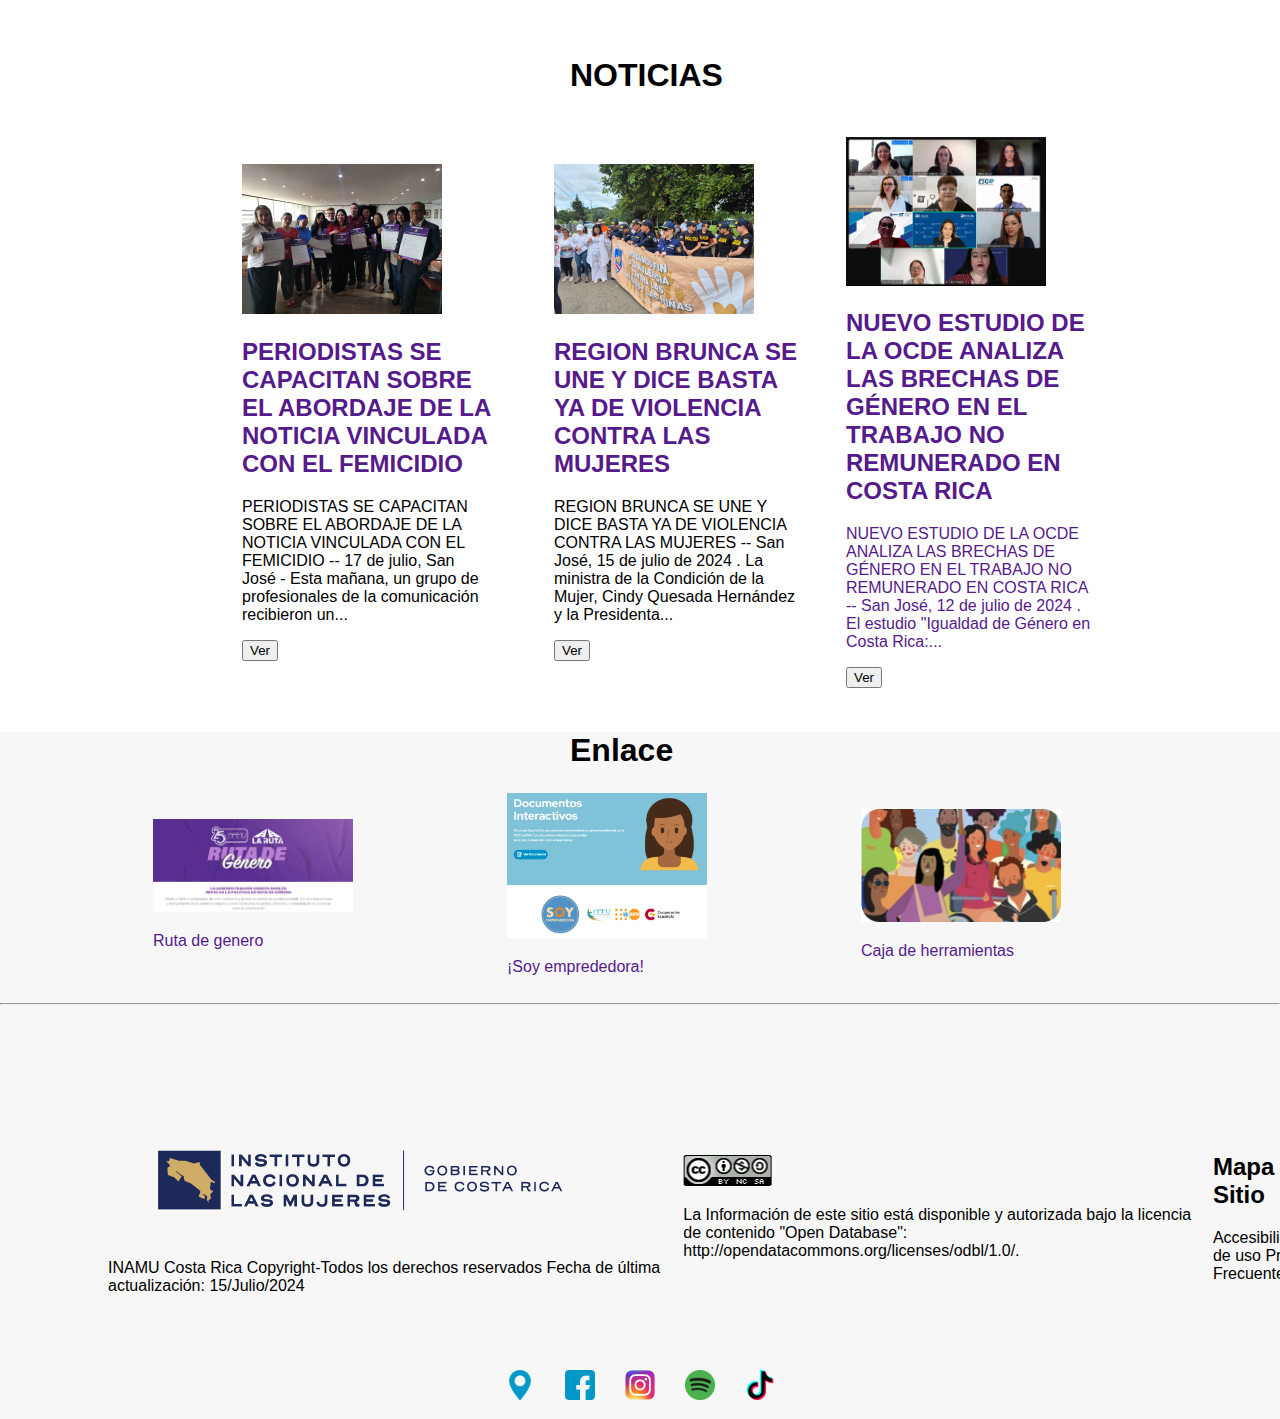
==== commit 110a7fb0: "final" ====
--- a/index.html
+++ b/index.html
@@ -3,7 +3,7 @@
 <head>
     <meta charset="UTF-8">
     <meta name="viewport" content="width=device-width, initial-scale=1.0">
-    <title>Document</title>
+    <title>https://www.inamu.go.cr/proyecto/inamu/inicio</title>
     <link rel="stylesheet" href="css/styles.css">
 </head>
 <body>
@@ -115,18 +115,25 @@
                  </div>
                  </div> 
                     
-                
-            
-                
-        
-        <div class="carousel2">
-            <div class="carousel-slide2">
-                <img src="img/corneta.png" alt="Imagen 1">
-                <img src="img/foro.png" alt="Imagen 2">
-                <img src="img/manos.png" alt="Imagen 3">
-                <img src="img/pregunta.png" alt="Imagen 4">
-                <img src="img/audifonos.png" alt="Imagen 5">
-                <img src="img/opine.png" alt="Imagen 6">
+             <div class="contenedortarjetas">
+                    <div>
+                    <img class="imagtarjetas" src="img/corneta.png" alt="Imagen 1" >
+                  <p>Opine
+
+                    Encuesta sobre <br> nuestros servicios</p>  
+                </div> 
+                    <div>
+                        <img class="imagtarjetas" src="img/foro.png" alt="Imagen 2">
+                        <p> 
+                            Foro de Mujeres
+                            
+                            Constituido por organizaciones <br> sociales que trabajan por <br> el avance de las mujeres</p>
+                    </div>
+                    <div>
+                        <img class="imagtarjetas" src="img/manos.png" alt="Imagen 3">
+                        <p> Consulta sobre derechos de las mujeres
+
+                            Obtenga información y orientación legal y <br> psicosocial en diversos temas</p>
                  </div>
         </div>
         <br>
@@ -136,28 +143,28 @@
         
         
             <div class="contenedor7inte">
-              <img src="img/politica nacional de LA IGUA.png" alt="">
-            <h2>PIEG</h2>
-            <p>Responde a los compromisos internacionales sobre derechos humanos y la igualdad efectiva</p>
-            </div>
+                <h2 class="textopieg1">PIEG</h2>
+                <p class="textopieg2">Responde a los compromisos internacionales sobre derechos humanos y la igualdad efectiva</p>
+                <img id="imgpolitica" src="img/politica nacional de LA IGUA.png" alt="">
+             </div>
         
             <div class="contenedor7inte2" >
-                <img src="img/planovi.jpg" alt="">
-                <h1>PLANOVI</h1>
-                <p> La plataforma digital como la herramienta de información y divulgación de acceso a los servicios </p>
-         </div>
+                <h1 class="tituloplanovi">PLANOVI</h1>
+                <p class="textoplanovi"> La plataforma digital como la herramienta de información y divulgación de acceso a los servicios </p>
+                <img class="imgplanovi" src="img/planovi.jpg" alt="">
+                </div>
         </div>
         <br>
 
         <div class="contenedor8" >
             <h1 class="noticias">NOTICIAS</h1>
-            <table>
+            <table class="tabla">
                 <!--Fila-->
                 <tr>
                     <!--Columna 1-->
-                    <td class="columnaNoticias1">
-                        <div class="columnaperiodista">
-                     <img src="img/periodista.jpg" alt="">
+                    <td class="columna">
+                        <div  class="columna">
+                     <img class="imagcolumna" src="img/periodista.jpg" alt="">
                      <a href=""><h2>PERIODISTAS SE CAPACITAN SOBRE EL ABORDAJE DE LA NOTICIA VINCULADA CON EL FEMICIDIO</h2></a>
                      <p>PERIODISTAS SE CAPACITAN SOBRE EL ABORDAJE DE LA NOTICIA VINCULADA CON EL FEMICIDIO -- 17 de julio, San José - Esta mañana, un grupo de profesionales de la comunicación recibieron un...</p>
                       <button>Ver</button>
@@ -166,9 +173,9 @@
 
                     
                         <!--Columna 1-->
-                        <td class="columnaNoticias2">
-                            <div class="columnapoli">
-                         <img src="img/polici.jpg" alt="">
+                        <td class="columna">
+                            <div class="columnaa">
+                         <img class="imagcolumna" src="img/polici.jpg" alt="">
                          <a href=""><h2>REGION BRUNCA SE UNE Y DICE BASTA YA DE VIOLENCIA CONTRA LAS MUJERES</h2></a>
                          <p>REGION BRUNCA SE UNE Y DICE BASTA YA DE VIOLENCIA CONTRA LAS MUJERES -- San José, 15 de julio de 2024 . La ministra de la Condición de la Mujer, Cindy Quesada Hernández y la Presidenta...</p>
                           <button>Ver</button>
@@ -176,9 +183,9 @@
                          </td>
                         
                             <!--Columna 1-->
-                          <td class="columnaNoticias3">
+                          <td class="columna">
                              <div class="columnareunion">
-                             <img src="img/reunion.png" alt="">
+                             <img class="imagcolumna" src="img/reunion.png" alt="">
                              <a href=""><h2>NUEVO ESTUDIO DE LA OCDE ANALIZA LAS BRECHAS DE GÉNERO EN EL TRABAJO NO REMUNERADO EN COSTA RICA</h2>
                              <p>NUEVO ESTUDIO DE LA OCDE ANALIZA LAS BRECHAS DE GÉNERO EN EL TRABAJO NO REMUNERADO EN COSTA RICA -- San José, 12 de julio de 2024 . El estudio "Igualdad de Género en Costa Rica:...</p>
                                 <button>Ver</button>
@@ -186,7 +193,12 @@
                          </td>
                 </tr>
             </table>  
-      </div>
+
+    
+</body> 
+
+  </div>
+  <footer class="footeer">
    <div class="contenedor9">
     <h1 class="tituloenlace">Enlace</h1>
     <table>
@@ -194,8 +206,8 @@
         <tr>
             <!--Columna 1-->
             <td class="columnaenlace1">
-                <div class="columnarutagenero1">
-             <img src="img/ruta de genero.jpg" alt="">
+                <div class="column">
+             <img class="imagcolumna" src="img/ruta de genero.jpg" alt="">
              <a href=""><p>Ruta de genero</p></a>
              </div>
              </td>
@@ -203,16 +215,16 @@
              
                 <!--Columna 1-->
                 <td class="columnaenlace2">
-                    <div class="columnasoyempredera">
-                 <img src="img/soy emprededora.jpg" alt="">
+                    <div class="column">
+                 <img class="imagcolumna" src="img/soy emprededora.jpg" alt="">
                  <a href=""><p>¡Soy emprededora!</p></a>
                  </div>
                  </td>
                  
                     <!--Columna 1-->
                     <td class="columnaenlace3">
-                        <div class="columnaherramienta">
-                     <img src="img/caja de herramienta.jpg" alt="">
+                        <div class="column">
+                     <img class="imagcolumna" src="img/caja de herramienta.jpg" alt="">
                      <a href=""><p>Caja de herramientas</p></a>
                      </div>
                      </td>
@@ -220,15 +232,15 @@
      </table>                  
    </div>  
  <hr>   
-</body>
-<footer>
-<div class="contenedor10"></div>
+
+
+<div class="contenedor10">
 <table>
     <!--Fila-->
     <tr>
         <!--Columna 1-->
         <td class="columnafooter1">
-            <div class="columnalogoinamu">
+            <div class="columnafooter">
          <img src="img/Logo-inamu-nueva-imagen-corporativa-2023.png" alt="">
          <p>INAMU Costa Rica Copyright-Todos los derechos reservados
 
@@ -240,7 +252,7 @@
             
                 <!--Columna 1-->
                 <td class="columnaefooter2">
-                    <div class="columnacentro">
+                    <div class="columnafooter">
                  <img src="img/centro footer.jpg" alt="">
                  <p>La Información de este sitio está disponible y autorizada bajo la licencia de contenido "Open Database": http://opendatacommons.org/licenses/odbl/1.0/.</p>
                  </div>
@@ -250,7 +262,7 @@
                     
                         <!--Columna 1-->
                         <td class="columnafooter3">
-                            <div class="columnasitio">
+                            <div class="columnafooter">
                          <h2>Mapa del Sitio</h2> 
                          <p>Accesibilidad
 
@@ -271,5 +283,6 @@
         <a  class="iconos" href=""> <img src="img/article (5).png" alt=""> </a>
  
      </div>
+</div>
 </footer>
 </html>--- a/css/styles.css
+++ b/css/styles.css
@@ -246,14 +246,24 @@
 font-family: "Inter", sans-serif; 
 }
 
+.contenedortarjetas{
+    display: flex;
+    margin-left: 300px;
+    padding: 150px;
+}
+
 .contenedor7{
     background-image: url(https://www.inamu.go.cr/image/journal/article?img_id=2623351&t=1647510016780);
+    border-radius: 20px;
+    height: 700px;
 }
 
 .titulosdecontenedor7{
-    color: #FFFF;
-    margin-left: 100px;
-    text-align: center;
+    justify-content: center;
+    display: flex;
+    color: #FFFF;
+    margin-left: 10px;
+    
 }
 
 .contenedor7inte{
@@ -261,10 +271,92 @@
     margin-left: 200px;
     margin-right: 200px;
     border-radius: 20px;
-}
-
-
-
-
-
-
+    padding: 40px;
+    height: 150px;
+}
+.textopieg2{
+    display: flex;
+    justify-content: center;
+     margin-left: 310px;
+     text-align: center;
+     font-family: "Inter", sans-serif; 
+     font-size: 20px;
+     color: #666;
+
+    }
+    .textopieg1{
+        margin-left: 550px;
+        font-size: 42px;
+        margin-top: -10px;
+        line-height: 30px;
+}
+#imgpolitica{
+    margin-top: -15%;
+    margin-left: 5%;
+    
+}
+.contenedor7inte2{
+    margin-top: 50px;
+    background-color: #FFFF;
+    margin-left: 200px;
+    margin-right: 200px;
+    border-radius: 20px;
+    padding: 40px;
+    height: 150px;
+}
+.tituloplanovi{
+    display: flex;
+    margin-left: 550px;
+    
+}
+.textoplanovi{
+    display: flex;
+    text-align: center;
+    margin-left: 400px;
+    font-family: "Inter", sans-serif; 
+    font-size: 20px;
+    color: #666;
+
+}
+.imgplanovi{
+    display: flex;
+    margin-top: -22%;
+}
+.imagcolumna{
+    width: 200px;
+    
+    
+}
+.columna{
+    width: 250px;
+    margin-left: 200px;
+    padding: 20px;
+}
+.noticias{
+    margin-left: 570px;
+}
+.column{
+    
+    margin-left: 150px;
+    
+}
+
+.tituloenlace{
+    margin-left: 570px;
+}
+.columnafooter{
+    justify-content: center;
+    margin-left: 100px;
+    margin-right: -100px;
+    padding: 5px;
+    margin-top: 100px;
+    
+    
+}
+.footeer{
+    background-color: #f7f7f7
+}
+
+
+
+
